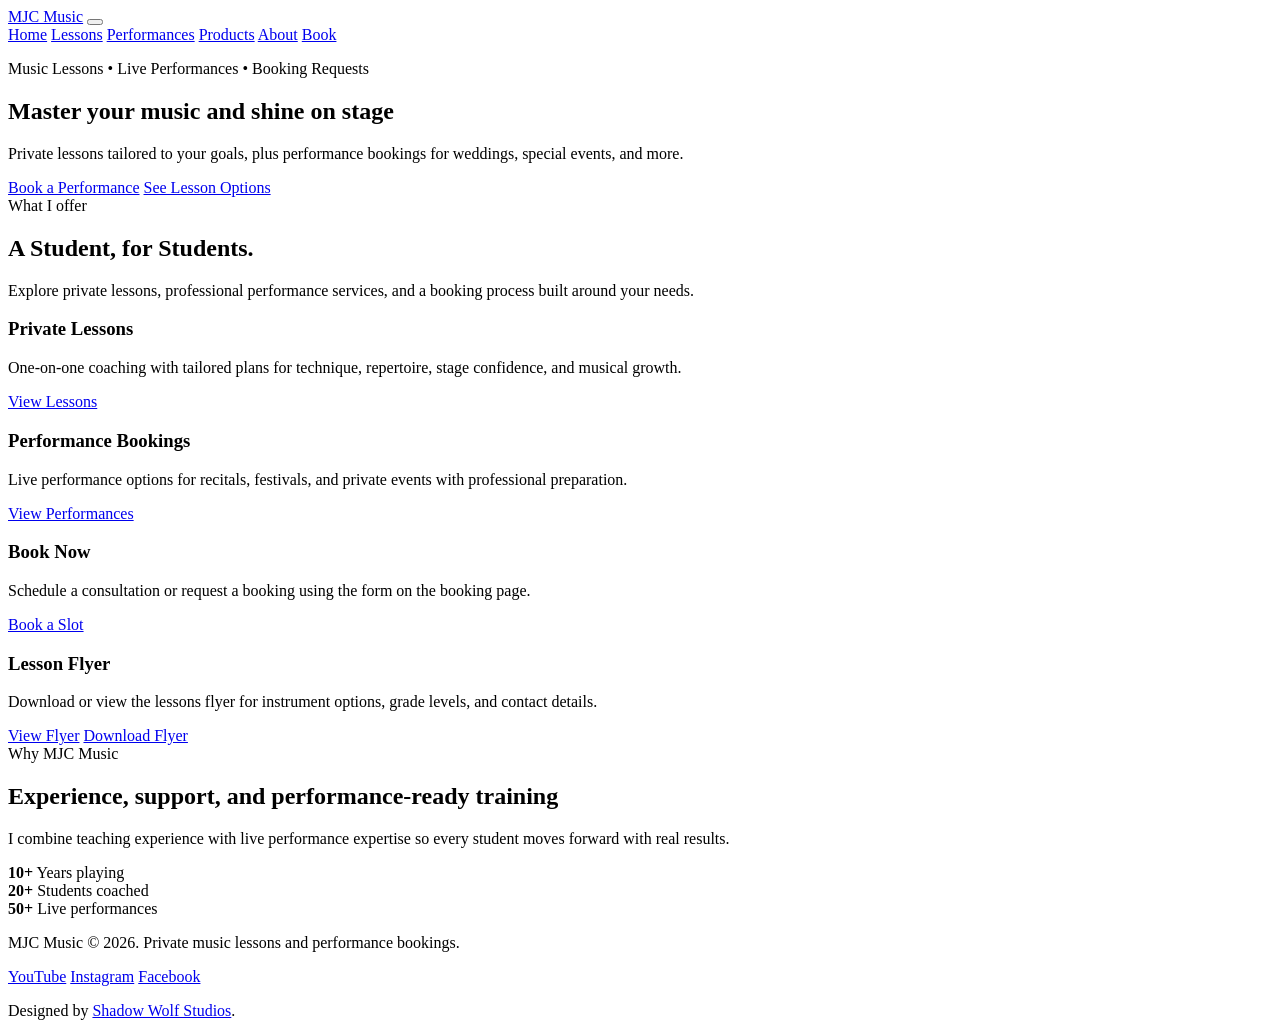
==== index.html @ 0f29dfd9 "Added html pages" ====
﻿<!DOCTYPE html>
<html lang="en">
<head>
  <meta charset="UTF-8">
  <meta name="viewport" content="width=device-width, initial-scale=1.0">
  <title>MJCMusic | Private Lessons & Performance Bookings</title>
  <meta name="description" content="MJCMusic offers private music lessons and live performance bookings for students, scouts, and event planners." />
  <link rel="stylesheet" href="css/style.css">
  <link rel="stylesheet" href="css/index.css">
</head>
<body>
  <header class="site-header">
    <div class="container header-inner">
      <a href="index.html" class="brand">MJC Music</a>
      <button class="menu-toggle" aria-expanded="false" aria-label="Open menu">
        <span></span>
        <span></span>
        <span></span>
      </button>
      <nav class="site-nav" aria-label="Primary navigation">
        <a href="index.html">Home</a>
        <a href="lessons.html">Lessons</a>
        <a href="performances.html">Performances</a>
        <a href="products.html">Products</a>
        <a href="about.html">About</a>
        <a href="contact.html">Book</a>
      </nav>
    </div>
  </header>

  <main>
    <section class="hero section-primary">
      <div class="container hero-content">
        <p class="eyebrow">Music Lessons • Live Performances • Booking Requests</p>
        <h1>Master your music and shine on stage</h1>
        <p>Private lessons tailored to your goals, plus performance bookings for weddings, special events, and more.</p>
        <div class="hero-actions">
          <a href="contact.html" class="btn btn-primary">Book a Performance</a>
          <a href="lessons.html" class="btn btn-secondary">See Lesson Options</a>
        </div>
      </div>
    </section>

    <section class="section-light">
      <div class="container section-header">
        <span class="eyebrow">What I offer</span>
        <h2>A Student, for Students.</h2>
        <p>Explore private lessons, professional performance services, and a booking process built around your needs.</p>
      </div>

      <div class="container">
        <div class="grid cards-grid">
          <article class="card">
            <h3>Private Lessons</h3>
            <p>One-on-one coaching with tailored plans for technique, repertoire, stage confidence, and musical growth.</p>
            <a href="lessons.html" class="btn btn-secondary">View Lessons</a>
          </article>
        <article class="card">
          <h3>Performance Bookings</h3>
          <p>Live performance options for recitals, festivals, and private events with professional preparation.</p>
          <a href="performances.html" class="btn btn-secondary">View Performances</a>
        </article>
        <article class="card">
          <h3>Book Now</h3>
          <p>Schedule a consultation or request a booking using the form on the booking page.</p>
          <a href="contact.html" class="btn btn-secondary">Book a Slot</a>
        </article>
        <article class="card flyer-promo-card">
          <h3>Lesson Flyer</h3>
          <p>Download or view the lessons flyer for instrument options, grade levels, and contact details.</p>
          <a href="lessons.html#flyer" class="btn btn-secondary">View Flyer</a>
          <a href="img/lesson-flyer.svg" class="btn btn-primary" target="_blank" download>Download Flyer</a>
        </article>
      </div>
    </div>
    </section>

    <section class="section-dark">
      <div class="container about-grid">
        <div>
          <span class="eyebrow">Why MJC Music</span>
          <h2>Experience, support, and performance-ready training</h2>
          <p>I combine teaching experience with live performance expertise so every student moves forward with real results.</p>
        </div>
        <div class="stats-panel">
          <div class="stat-item">
            <strong>10+</strong>
            <span>Years playing</span>
          </div>
          <div class="stat-item">
            <strong>20+</strong>
            <span>Students coached</span>
          </div>
          <div class="stat-item">
            <strong>50+</strong>
            <span>Live performances</span>
          </div>
        </div>
      </div>
    </section>
  </main>

  <footer class="site-footer">
    <div class="container footer-inner">
      <p>MJC Music © 2026. Private music lessons and performance bookings.</p>
      <div class="social-links">
        <a href="https://www.youtube.com/channel/YOUR_CHANNEL_ID" target="_blank" rel="noreferrer noopener" aria-label="YouTube">YouTube</a>
        <a href="https://www.instagram.com/YOUR_HANDLE" target="_blank" rel="noreferrer noopener" aria-label="Instagram">Instagram</a>
        <a href="https://www.facebook.com/YOUR_PAGE" target="_blank" rel="noreferrer noopener" aria-label="Facebook">Facebook</a>
      </div>
      <p>Designed by <a href="https://sws.rf.gd/" target="_blank">Shadow Wolf Studios</a>.</p>
    </div>
  </footer>
  <script src="js/menu.js" defer></script>
</body>
</html>
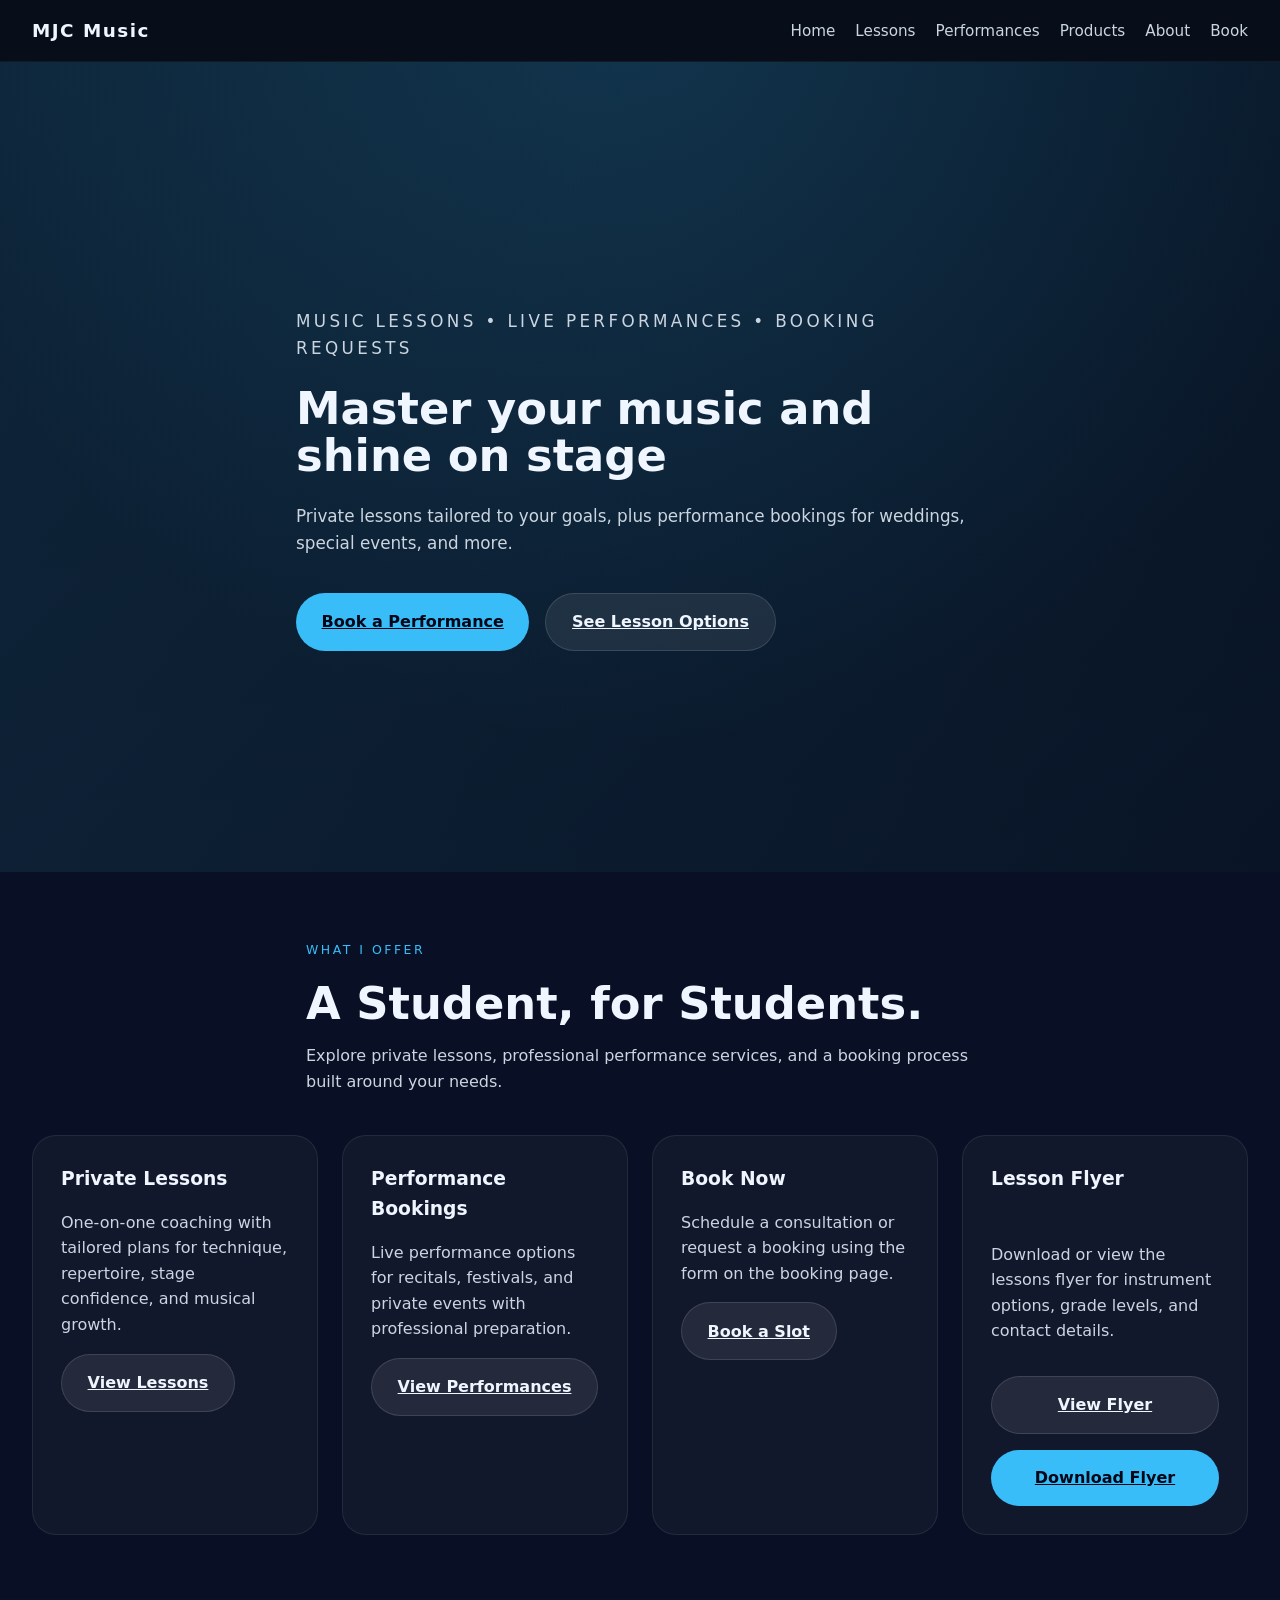
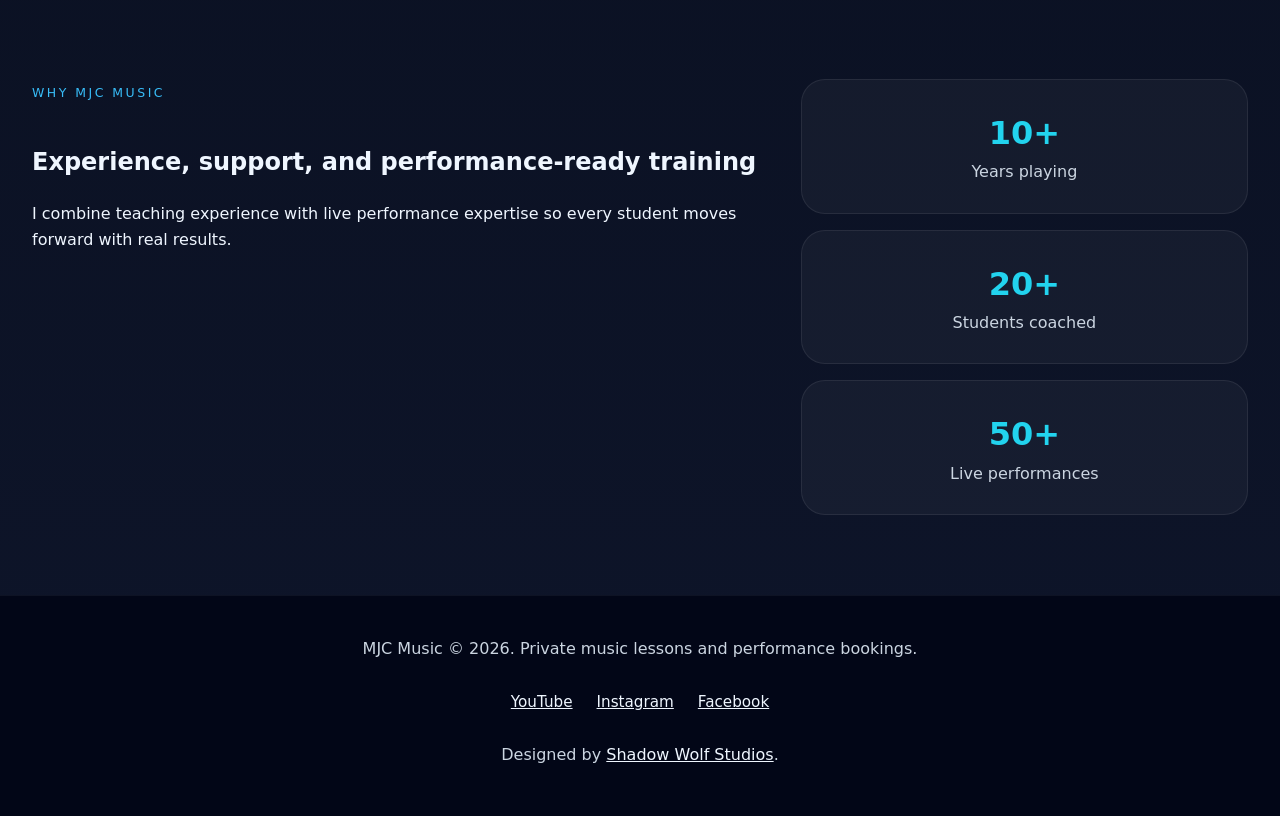
==== commit ecc6bf42: "Fixed flyer mistakes" ====
--- a/index.html
+++ b/index.html
@@ -69,7 +69,7 @@
           <h3>Lesson Flyer</h3>
           <p>Download or view the lessons flyer for instrument options, grade levels, and contact details.</p>
           <a href="lessons.html#flyer" class="btn btn-secondary">View Flyer</a>
-          <a href="img/lesson-flyer.svg" class="btn btn-primary" target="_blank" download>Download Flyer</a>
+          <a href="img/lesson-flyer.png" class="btn btn-primary" target="_blank" download>Download Flyer</a>
         </article>
       </div>
     </div>
--- a/css/style.css
+++ b/css/style.css
@@ -0,0 +1,548 @@
+﻿:root {
+  --bg: #0b1222;
+  --surface: #111a33;
+  --surface-alt: #172143;
+  --text: #eff6ff;
+  --text-muted: #cbd5e1;
+  --accent: #38bdf8;
+  --accent-strong: #22d3ee;
+  --border: rgba(148, 163, 184, 0.18);
+  --radius: 24px;
+  --max-width: 1320px;
+}
+
+* {
+  box-sizing: border-box;
+}
+
+html,
+body {
+  margin: 0;
+  min-height: 100%;
+  font-family: Inter, system-ui, -apple-system, BlinkMacSystemFont, "Segoe UI", sans-serif;
+  color: var(--text);
+  background: radial-gradient(circle at top, rgba(56, 189, 248, 0.14), transparent 30%),
+    linear-gradient(180deg, #060b18 0%, #0e152a 100%);
+}
+
+body {
+  line-height: 1.6;
+  overflow-x: hidden;
+}
+
+a {
+  color: inherit;
+  text-decoration: underline;
+}
+
+.container {
+  width: min(100% - 2rem, var(--max-width));
+  margin: 0 auto;
+  padding: 0 1rem;
+}
+
+.site-header {
+  position: sticky;
+  top: 0;
+  z-index: 20;
+  background: rgba(8, 14, 26, 0.96);
+  border-bottom: 1px solid rgba(148, 163, 184, 0.08);
+  padding: 0 1rem;
+}
+
+.header-inner {
+  display: flex;
+  align-items: center;
+  justify-content: space-between;
+  padding: 1rem 0;
+}
+
+.brand {
+  font-size: 1.15rem;
+  font-weight: 700;
+  letter-spacing: 0.08em;
+  text-decoration: none;
+}
+
+.site-nav {
+  display: flex;
+  gap: 1.25rem;
+  flex-wrap: wrap;
+}
+
+.site-nav a {
+  color: var(--text-muted);
+  text-decoration: none;
+  font-size: 0.95rem;
+  transition: color 0.2s ease;
+}
+
+.site-nav a:hover {
+  color: var(--accent);
+}
+
+.menu-toggle {
+  display: none;
+  border: none;
+  background: transparent;
+  cursor: pointer;
+  padding: 0.5rem;
+}
+
+.menu-toggle span {
+  display: block;
+  width: 22px;
+  height: 2px;
+  margin: 4px 0;
+  background: var(--text);
+  border-radius: 999px;
+  transition: transform 0.2s ease, opacity 0.2s ease;
+}
+
+.menu-toggle[aria-expanded="true"] span:nth-child(1) {
+  transform: translateY(7px) rotate(45deg);
+}
+
+.menu-toggle[aria-expanded="true"] span:nth-child(2) {
+  opacity: 0;
+}
+
+.menu-toggle[aria-expanded="true"] span:nth-child(3) {
+  transform: translateY(-7px) rotate(-45deg);
+}
+
+.section-primary,
+.section-dark {
+  padding: 5rem 0;
+}
+
+.section-light {
+  padding: 4rem 0;
+  background: #090f24;
+}
+
+.section-primary {
+  background: linear-gradient(135deg, rgba(56, 189, 248, 0.14), rgba(14, 165, 233, 0.04));
+}
+
+.hero {
+  display: grid;
+  align-items: center;
+  min-height: calc(100vh - 90px);
+}
+
+.hero-content {
+  max-width: 720px;
+}
+
+.eyebrow {
+  display: inline-flex;
+  align-items: center;
+  letter-spacing: 0.2em;
+  text-transform: uppercase;
+  color: var(--accent);
+  font-size: 0.78rem;
+  margin-bottom: 1.25rem;
+}
+
+.hero h1,
+.section-header h2 {
+  font-size: clamp(2.5rem, 3.5vw, 4rem);
+  margin: 0;
+  line-height: 1.05;
+}
+
+.hero p,
+.section-header p,
+.card p,
+.performance-copy p,
+.feature-card p,
+.contact-card p,
+.site-footer p {
+  color: var(--text-muted);
+}
+
+.hero p {
+  margin: 1.5rem 0;
+  font-size: 1.05rem;
+  max-width: 42rem;
+}
+
+.hero-actions {
+  display: flex;
+  flex-wrap: wrap;
+  gap: 1rem;
+  margin-top: 2rem;
+}
+
+.btn {
+  display: inline-flex;
+  align-items: center;
+  justify-content: center;
+  padding: 0.95rem 1.6rem;
+  border-radius: 999px;
+  font-weight: 600;
+  transition: transform 0.2s ease, background-color 0.2s ease;
+}
+
+.btn:hover {
+  transform: translateY(-1px);
+}
+
+.btn-primary {
+  background: var(--accent);
+  color: #020617;
+}
+
+.btn-secondary {
+  background: rgba(255, 255, 255, 0.08);
+  border: 1px solid rgba(255, 255, 255, 0.12);
+  color: var(--text);
+}
+
+.section-header {
+  max-width: 700px;
+  margin-bottom: 2.5rem;
+}
+
+.section-header-light h2,
+.section-header-light p {
+  color: var(--text);
+}
+
+.grid {
+  display: grid;
+  gap: 1.5rem;
+}
+
+.cards-grid {
+  grid-template-columns: repeat(auto-fit, minmax(240px, 1fr));
+}
+
+.card,
+.feature-card,
+.contact-card,
+.stat-item {
+  background: rgba(255, 255, 255, 0.04);
+  border: 1px solid rgba(255, 255, 255, 0.08);
+  border-radius: var(--radius);
+  padding: 1.75rem;
+}
+
+.card h3,
+.feature-card h4 {
+  margin-top: 0;
+  margin-bottom: 1rem;
+  color: var(--text);
+}
+
+.flyer-section {
+  margin-top: 2.5rem;
+}
+
+.flyer-card {
+  display: grid;
+  grid-template-columns: 1.1fr 0.9fr;
+  gap: 1.5rem;
+  align-items: stretch;
+  background: rgba(255, 255, 255, 0.05);
+  border: 1px solid rgba(255, 255, 255, 0.08);
+  border-radius: var(--radius);
+  padding: 1.75rem;
+}
+
+.flyer-preview img {
+  width: 100%;
+  height: auto;
+  max-height: none;
+  object-fit: contain;
+  border-radius: var(--radius);
+  display: block;
+}
+
+.flyer-actions {
+  display: flex;
+  flex-wrap: wrap;
+  gap: 1rem;
+  margin-top: 1rem;
+}
+
+.flyer-promo-card {
+  display: grid;
+  gap: 1rem;
+}
+
+@media (max-width: 860px) {
+  .flyer-card {
+    grid-template-columns: 1fr;
+  }
+}
+
+.performance-grid {
+  grid-template-columns: 1.4fr 0.9fr;
+  align-items: start;
+  gap: 2rem;
+}
+
+.performance-copy ul {
+  padding-left: 1.25rem;
+  margin-top: 1rem;
+  color: var(--text-muted);
+}
+
+.performance-copy li {
+  margin-bottom: 0.85rem;
+}
+
+.video-links {
+  display: flex;
+  flex-wrap: wrap;
+  gap: 0.75rem;
+  margin-top: 1rem;
+}
+
+.about-grid {
+  display: grid;
+  grid-template-columns: 1.4fr 0.85fr;
+  gap: 2rem;
+  align-items: start;
+}
+
+.stats-panel {
+  display: grid;
+  gap: 1rem;
+}
+
+.stat-item {
+  text-align: center;
+}
+
+.stat-item strong {
+  display: block;
+  font-size: 2rem;
+  color: var(--accent-strong);
+}
+
+.stat-item span {
+  color: var(--text-muted);
+}
+
+.contact-panel {
+  display: grid;
+  grid-template-columns: 1.4fr 0.85fr;
+  gap: 2rem;
+  align-items: start;
+}
+
+.contact-card {
+  display: grid;
+  gap: 1rem;
+}
+
+.contact-card a {
+  color: var(--text);
+  text-decoration: underline;
+}
+
+label {
+  display: grid;
+  gap: 0.5rem;
+  color: var(--text);
+  font-size: 0.95rem;
+}
+
+input,
+textarea,
+select {
+  width: 100%;
+  border: 1px solid rgba(255, 255, 255, 0.12);
+  border-radius: 16px;
+  background: rgba(255, 255, 255, 0.05);
+  color: var(--text);
+  padding: 0.95rem 1rem;
+  font: inherit;
+}
+
+select {
+  color: #091422;
+}
+
+select option {
+  color: #091422;
+}
+
+input:focus,
+textarea:focus,
+select:focus {
+  outline: none;
+  border-color: rgba(56, 189, 248, 0.9);
+  box-shadow: 0 0 0 4px rgba(56, 189, 248, 0.12);
+}
+
+#booking-form {
+  display: grid;
+  gap: 1rem;
+}
+
+.booking-message {
+  color: var(--accent);
+  font-size: 0.95rem;
+  margin-top: 0.5rem;
+}
+
+.site-footer {
+  padding: 1.5rem 0 2rem;
+  background: #020617;
+  border-top: 1px solid rgba(148, 163, 184, 0.08);
+}
+
+.footer-inner {
+  display: grid;
+  gap: 0.75rem;
+  justify-items: center;
+  text-align: center;
+}
+
+.site-footer a {
+  color: var(--text);
+  text-decoration: underline;
+}
+
+.social-links {
+  display: flex;
+  gap: 1.5rem;
+  justify-content: center;
+  flex-wrap: wrap;
+}
+
+.social-links a {
+  color: var(--text);
+  text-decoration: underline;
+  font-size: 0.95rem;
+  font-weight: 500;
+  transition: color 0.2s ease;
+}
+
+.social-links a:hover {
+  color: var(--text);
+}
+
+@media (max-width: 1120px) {
+  .container {
+    width: min(100% - 2rem, 1080px);
+  }
+}
+
+@media (max-width: 900px) {
+  .performance-grid,
+  .about-grid,
+  .contact-panel {
+    grid-template-columns: 1fr;
+  }
+
+  .section-header,
+  .card,
+  .feature-card,
+  .contact-card,
+  .stat-item {
+    width: 100%;
+  }
+}
+
+@media (max-width: 768px) {
+  .header-inner {
+    flex-direction: row;
+    align-items: center;
+    justify-content: space-between;
+    gap: 1rem;
+    position: relative;
+  }
+
+  .site-nav {
+    position: absolute;
+    top: 100%;
+    left: 1rem;
+    right: 1rem;
+    background: rgba(7, 10, 24, 0.98);
+    border-top: 1px solid rgba(148, 163, 184, 0.12);
+    flex-direction: column;
+    align-items: stretch;
+    padding: 1rem;
+    gap: 1rem;
+    max-height: 0;
+    overflow: hidden;
+    opacity: 0;
+    pointer-events: none;
+    transition: max-height 0.25s ease, opacity 0.25s ease;
+  }
+
+  .site-nav a {
+    width: 100%;
+  }
+
+  .menu-toggle {
+    display: block;
+  }
+
+  .site-header.open .site-nav {
+    max-height: 320px;
+    opacity: 1;
+    pointer-events: auto;
+  }
+
+  .hero h1,
+  .section-header h2 {
+    font-size: clamp(2rem, 7vw, 3rem);
+  }
+}
+
+@media (max-width: 680px) {
+  .hero {
+    min-height: auto;
+    padding: 2.5rem 0;
+  }
+
+  .hero-actions {
+    flex-direction: column;
+    width: 100%;
+  }
+
+  .hero-actions .btn {
+    width: 100%;
+  }
+
+  .site-nav {
+    left: 0;
+    right: 0;
+    padding-left: 1rem;
+    padding-right: 1rem;
+  }
+
+  .site-nav a {
+    width: 100%;
+  }
+}
+
+@media (max-width: 520px) {
+  .site-nav {
+    gap: 0.85rem;
+  }
+
+  .hero p,
+  .section-header p {
+    font-size: 1rem;
+  }
+
+  .btn {
+    width: 100%;
+  }
+
+  .section-header,
+  .cards-grid,
+  .about-grid,
+  .performance-grid,
+  .contact-panel {
+    padding-left: 1rem;
+    padding-right: 1rem;
+  }
+}
--- a/css/index.css
+++ b/css/index.css
@@ -0,0 +1,7 @@
+/* Page-specific overrides for index.html */
+.hero {
+  min-height: calc(100vh - 90px);
+}
+.hero-actions {
+  margin-top: 2.25rem;
+}
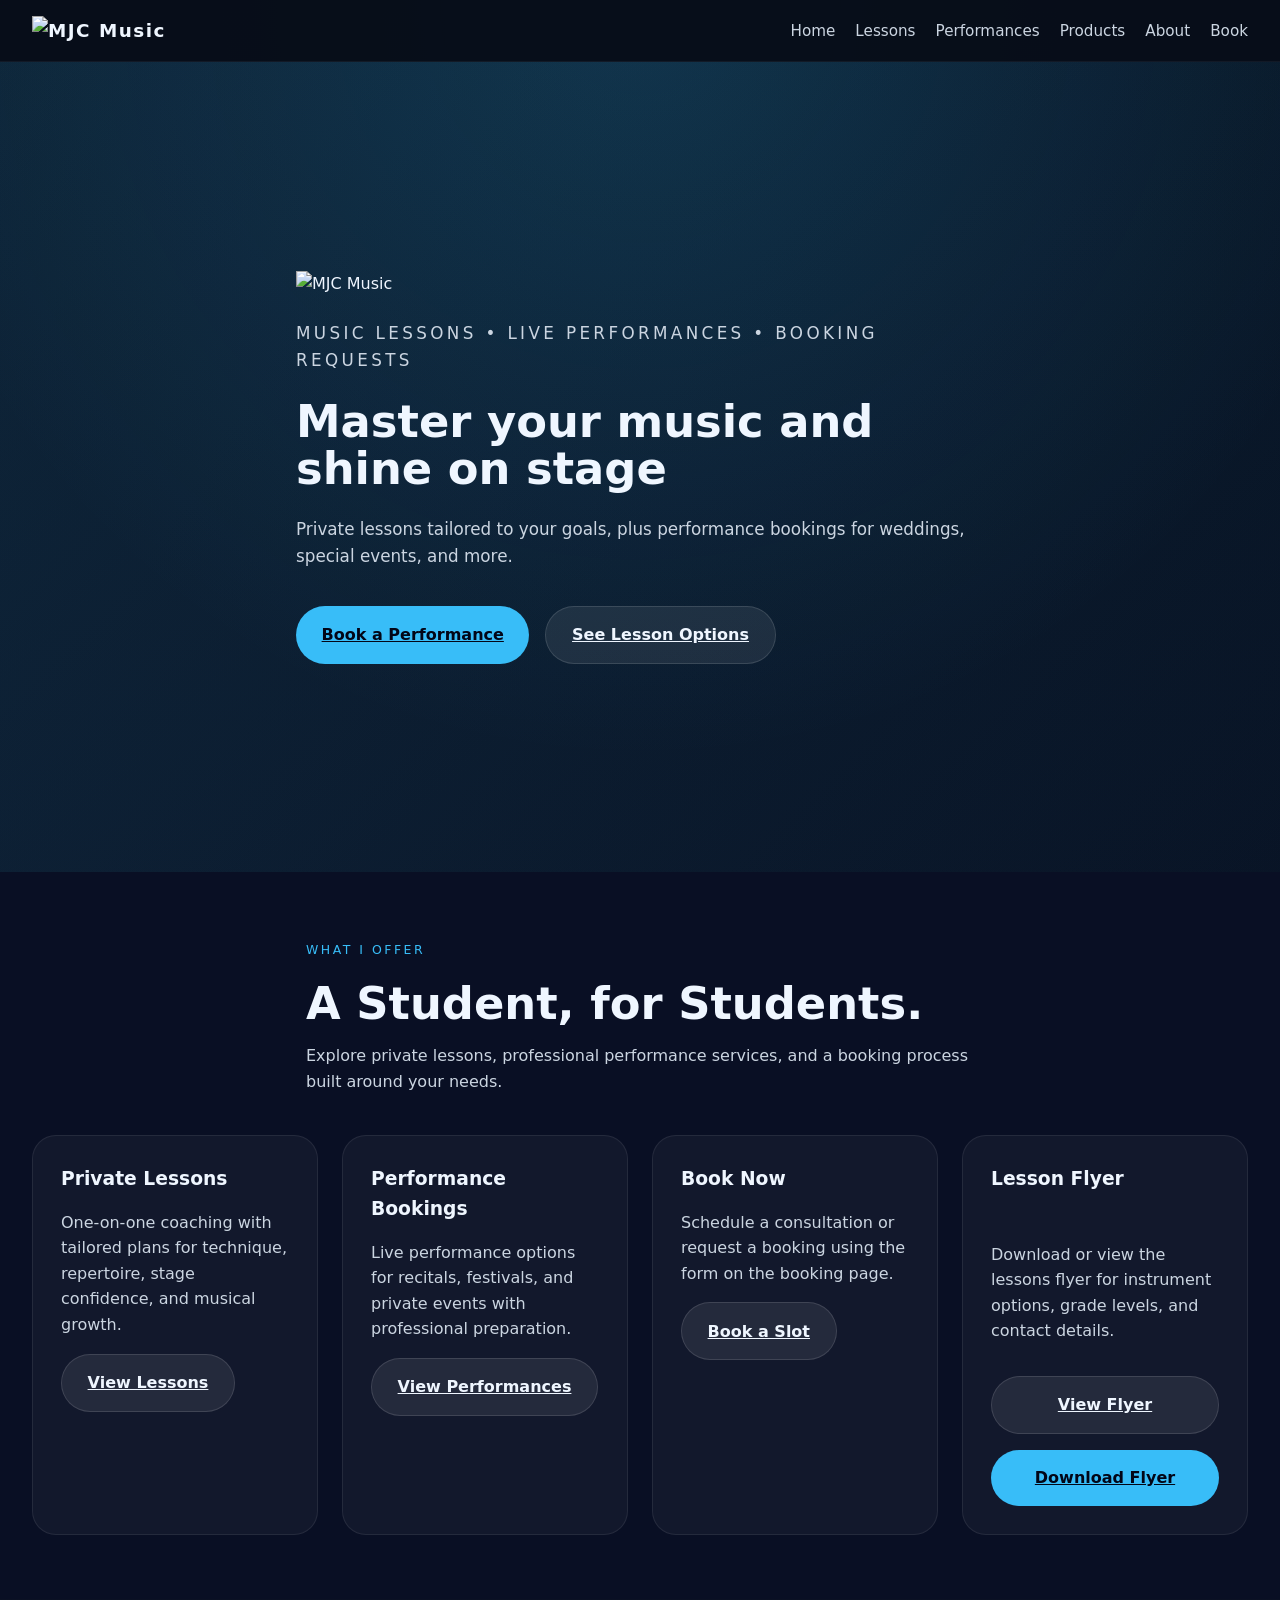
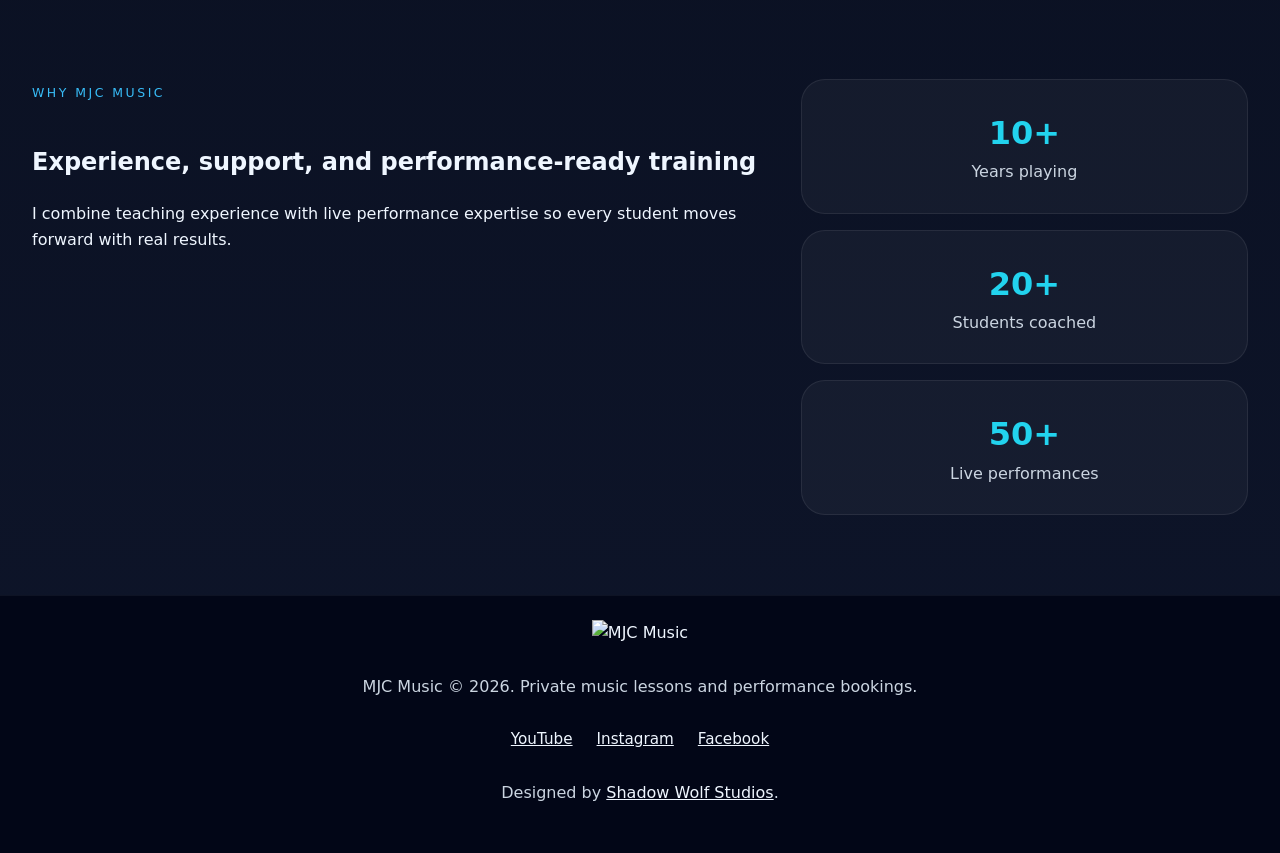
==== commit 2ab43ee0: "Changes to pages and sitemap Added logo in header, sitemap update, favicon, changed index styling, a" ====
--- a/index.html
+++ b/index.html
@@ -3,6 +3,7 @@
 <head>
   <meta charset="UTF-8">
   <meta name="viewport" content="width=device-width, initial-scale=1.0">
+  <link rel="icon" type="image/x-icon" href="img/favicon.ico">
   <title>MJCMusic | Private Lessons & Performance Bookings</title>
   <meta name="description" content="MJCMusic offers private music lessons and live performance bookings for students, scouts, and event planners." />
   <link rel="stylesheet" href="css/style.css">
@@ -11,7 +12,7 @@
 <body>
   <header class="site-header">
     <div class="container header-inner">
-      <a href="index.html" class="brand">MJC Music</a>
+      <a href="index.html" class="brand"><img src="img/logo2.png" alt="MJC Music" class="logo-image"></a>
       <button class="menu-toggle" aria-expanded="false" aria-label="Open menu">
         <span></span>
         <span></span>
@@ -31,6 +32,7 @@
   <main>
     <section class="hero section-primary">
       <div class="container hero-content">
+        <img src="img/logo.png" alt="MJC Music" class="hero-logo">
         <p class="eyebrow">Music Lessons • Live Performances • Booking Requests</p>
         <h1>Master your music and shine on stage</h1>
         <p>Private lessons tailored to your goals, plus performance bookings for weddings, special events, and more.</p>
@@ -102,6 +104,7 @@
 
   <footer class="site-footer">
     <div class="container footer-inner">
+      <img src="img/logo.png" alt="MJC Music" class="footer-logo">
       <p>MJC Music © 2026. Private music lessons and performance bookings.</p>
       <div class="social-links">
         <a href="https://www.youtube.com/channel/YOUR_CHANNEL_ID" target="_blank" rel="noreferrer noopener" aria-label="YouTube">YouTube</a>
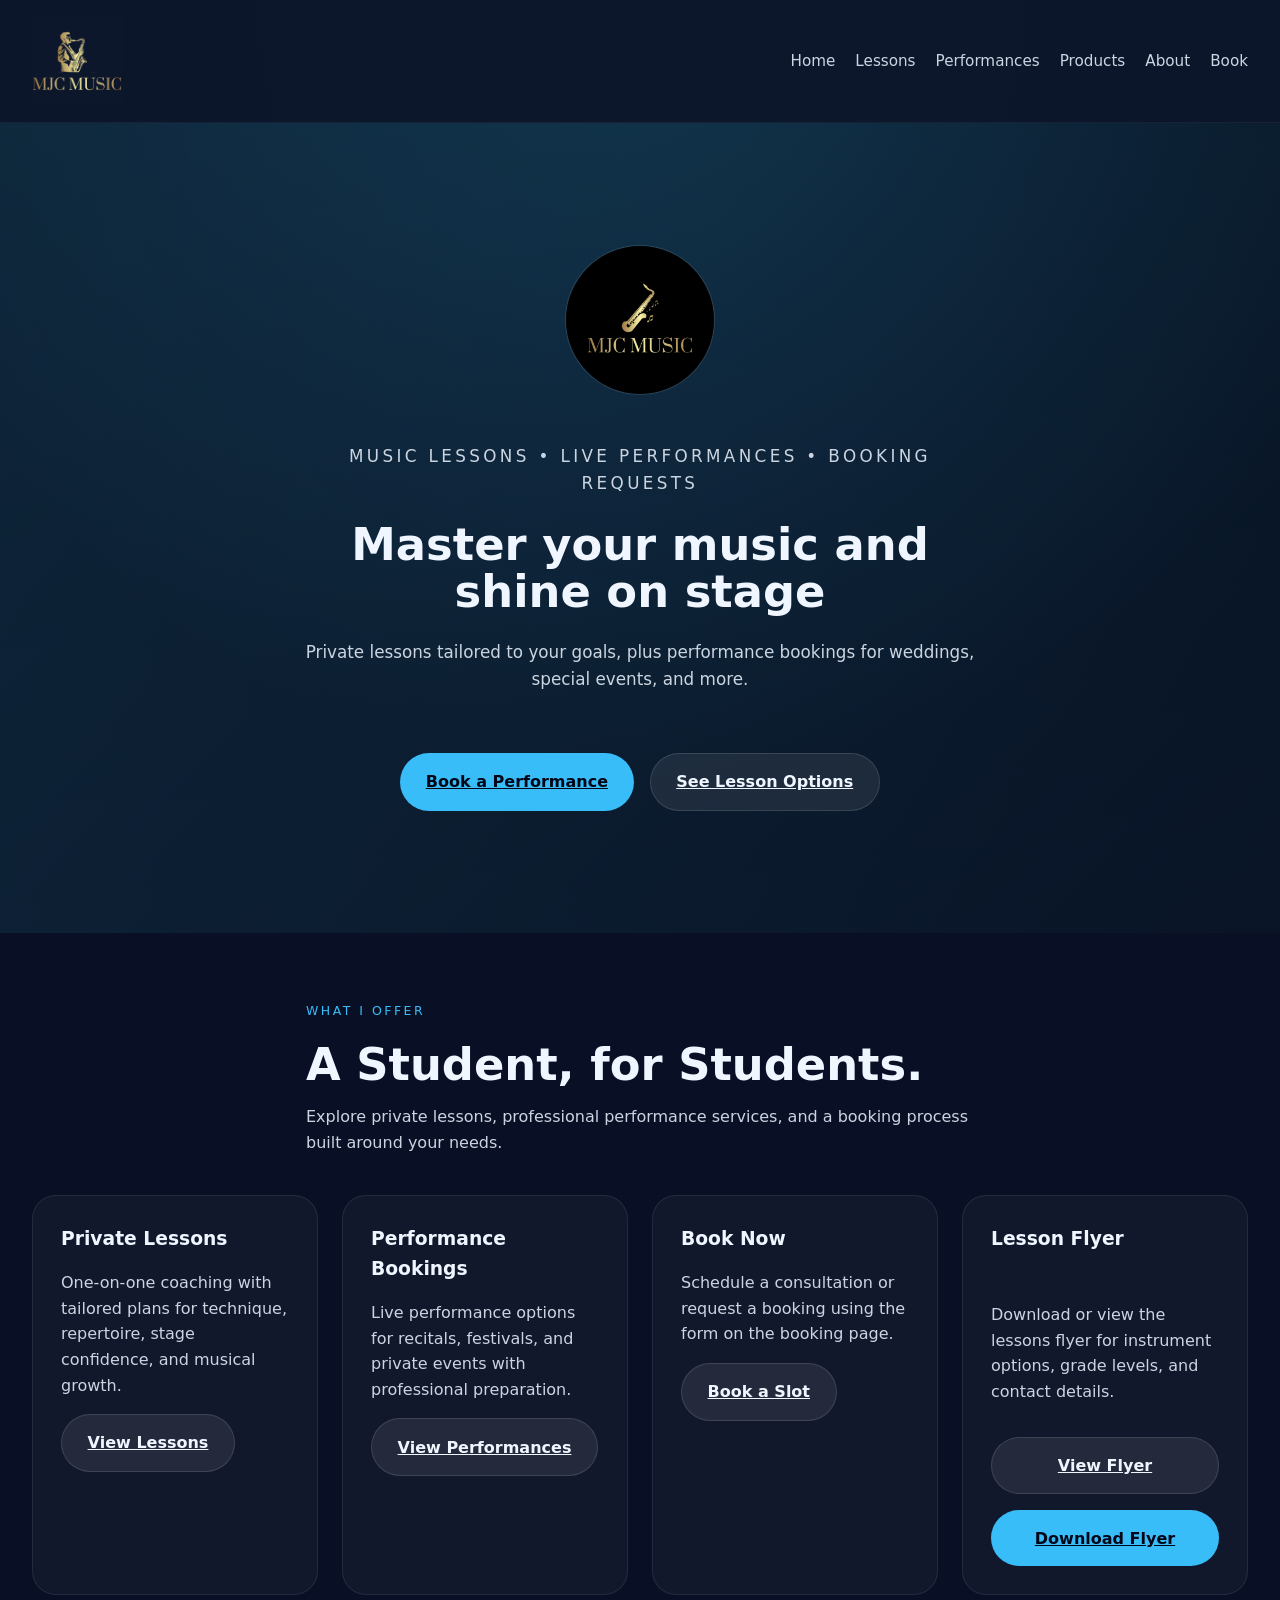
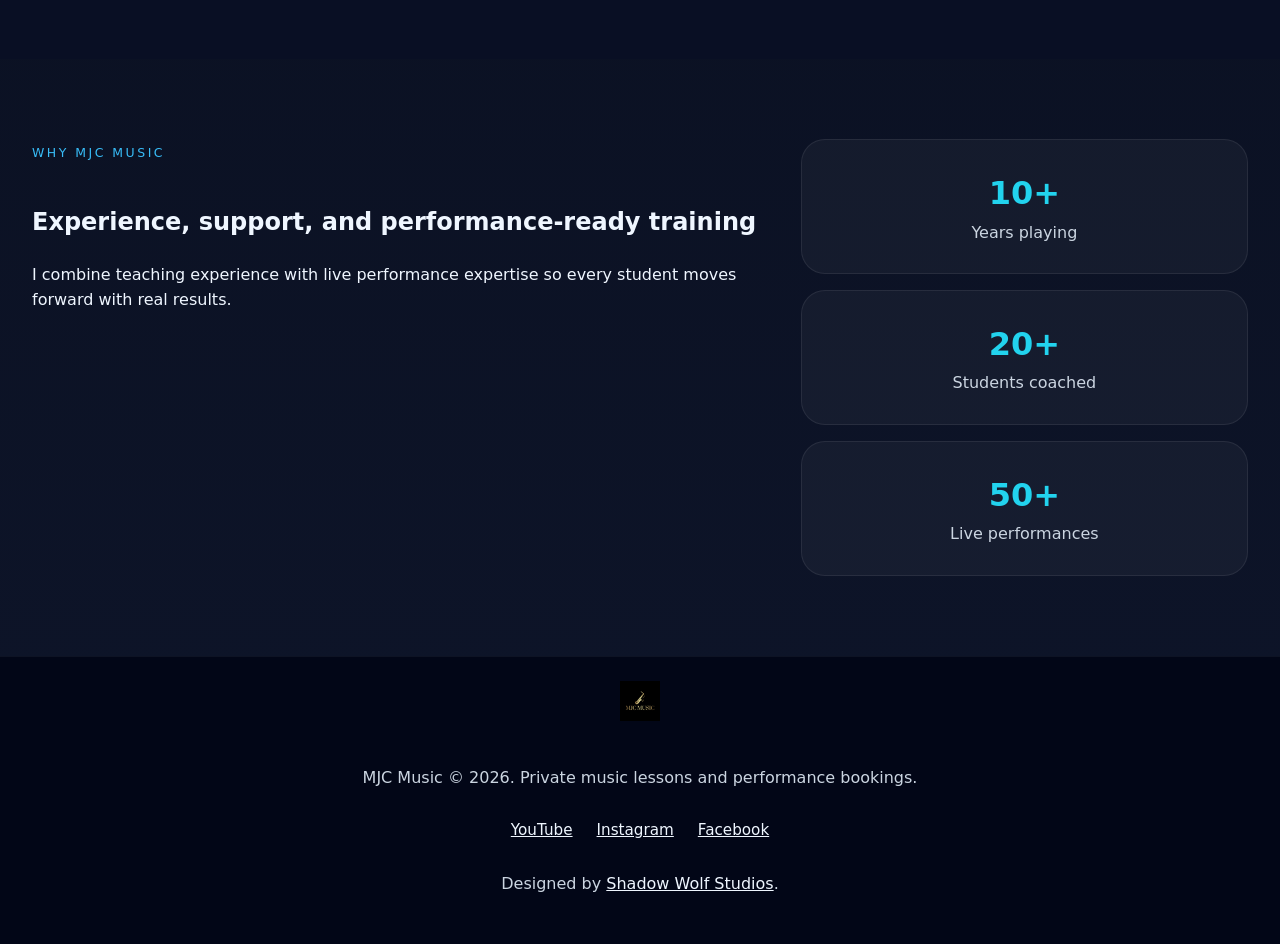
==== commit b6abcc12: "Robots.txt file and twitter cards" ====
--- a/index.html
+++ b/index.html
@@ -6,6 +6,10 @@
   <link rel="icon" type="image/x-icon" href="img/favicon.ico">
   <title>MJCMusic | Private Lessons & Performance Bookings</title>
   <meta name="description" content="MJCMusic offers private music lessons and live performance bookings for students, scouts, and event planners." />
+  <meta name="twitter:card" content="summary_large_image">
+  <meta name="twitter:title" content="MJCMusic | Private Lessons & Performance Bookings">
+  <meta name="twitter:description" content="MJCMusic offers private music lessons and live performance bookings for students, scouts, and event planners.">
+  <meta name="twitter:image" content="https://mjcmusic.org/img/logo2.png">
   <link rel="stylesheet" href="css/style.css">
   <link rel="stylesheet" href="css/index.css">
 </head>
--- a/css/style.css
+++ b/css/style.css
@@ -45,7 +45,7 @@
   position: sticky;
   top: 0;
   z-index: 20;
-  background: rgba(8, 14, 26, 0.96);
+  background: rgba(13, 23, 44, 0.96);
   border-bottom: 1px solid rgba(148, 163, 184, 0.08);
   padding: 0 1rem;
 }
@@ -62,6 +62,41 @@
   font-weight: 700;
   letter-spacing: 0.08em;
   text-decoration: none;
+  display: flex;
+  align-items: center;
+}
+
+.logo-image {
+  height: 90px;
+  width: auto;
+  display: block;
+}
+
+.hero-logo {
+  height: 150px;
+  width: auto;
+  display: block;
+  margin-bottom: 1.5rem;
+}
+
+.about-logo {
+  height: 120px;
+  width: 120px;
+  aspect-ratio: 1 / 1;
+  border-radius: 50%;
+  overflow: hidden;
+  display: block;
+  object-fit: cover;
+  background: rgba(255, 255, 255, 0.04);
+  border: 1px solid rgba(255, 255, 255, 0.08);
+  margin-bottom: 2rem;
+}
+
+.footer-logo {
+  height: 40px;
+  width: auto;
+  display: block;
+  margin-bottom: 1rem;
 }
 
 .site-nav {
--- a/css/index.css
+++ b/css/index.css
@@ -2,6 +2,35 @@
 .hero {
   min-height: calc(100vh - 90px);
 }
+
+.hero-content {
+  display: flex;
+  flex-direction: column;
+  align-items: center;
+  text-align: center;
+}
+
+.hero-logo {
+  height: 150px;
+  width: 150px;
+  aspect-ratio: 1 / 1;
+  border-radius: 50%;
+  overflow: hidden;
+  background: rgba(255, 255, 255, 0.04);
+  border: 1px solid rgba(255, 255, 255, 0.08);
+  display: flex;
+  align-items: center;
+  justify-content: center;
+  margin-bottom: 1.5rem;
+}
+
+.hero-logo img {
+  width: 100%;
+  height: 100%;
+  object-fit: cover;
+}
+
 .hero-actions {
   margin-top: 2.25rem;
+  justify-content: center;
 }
